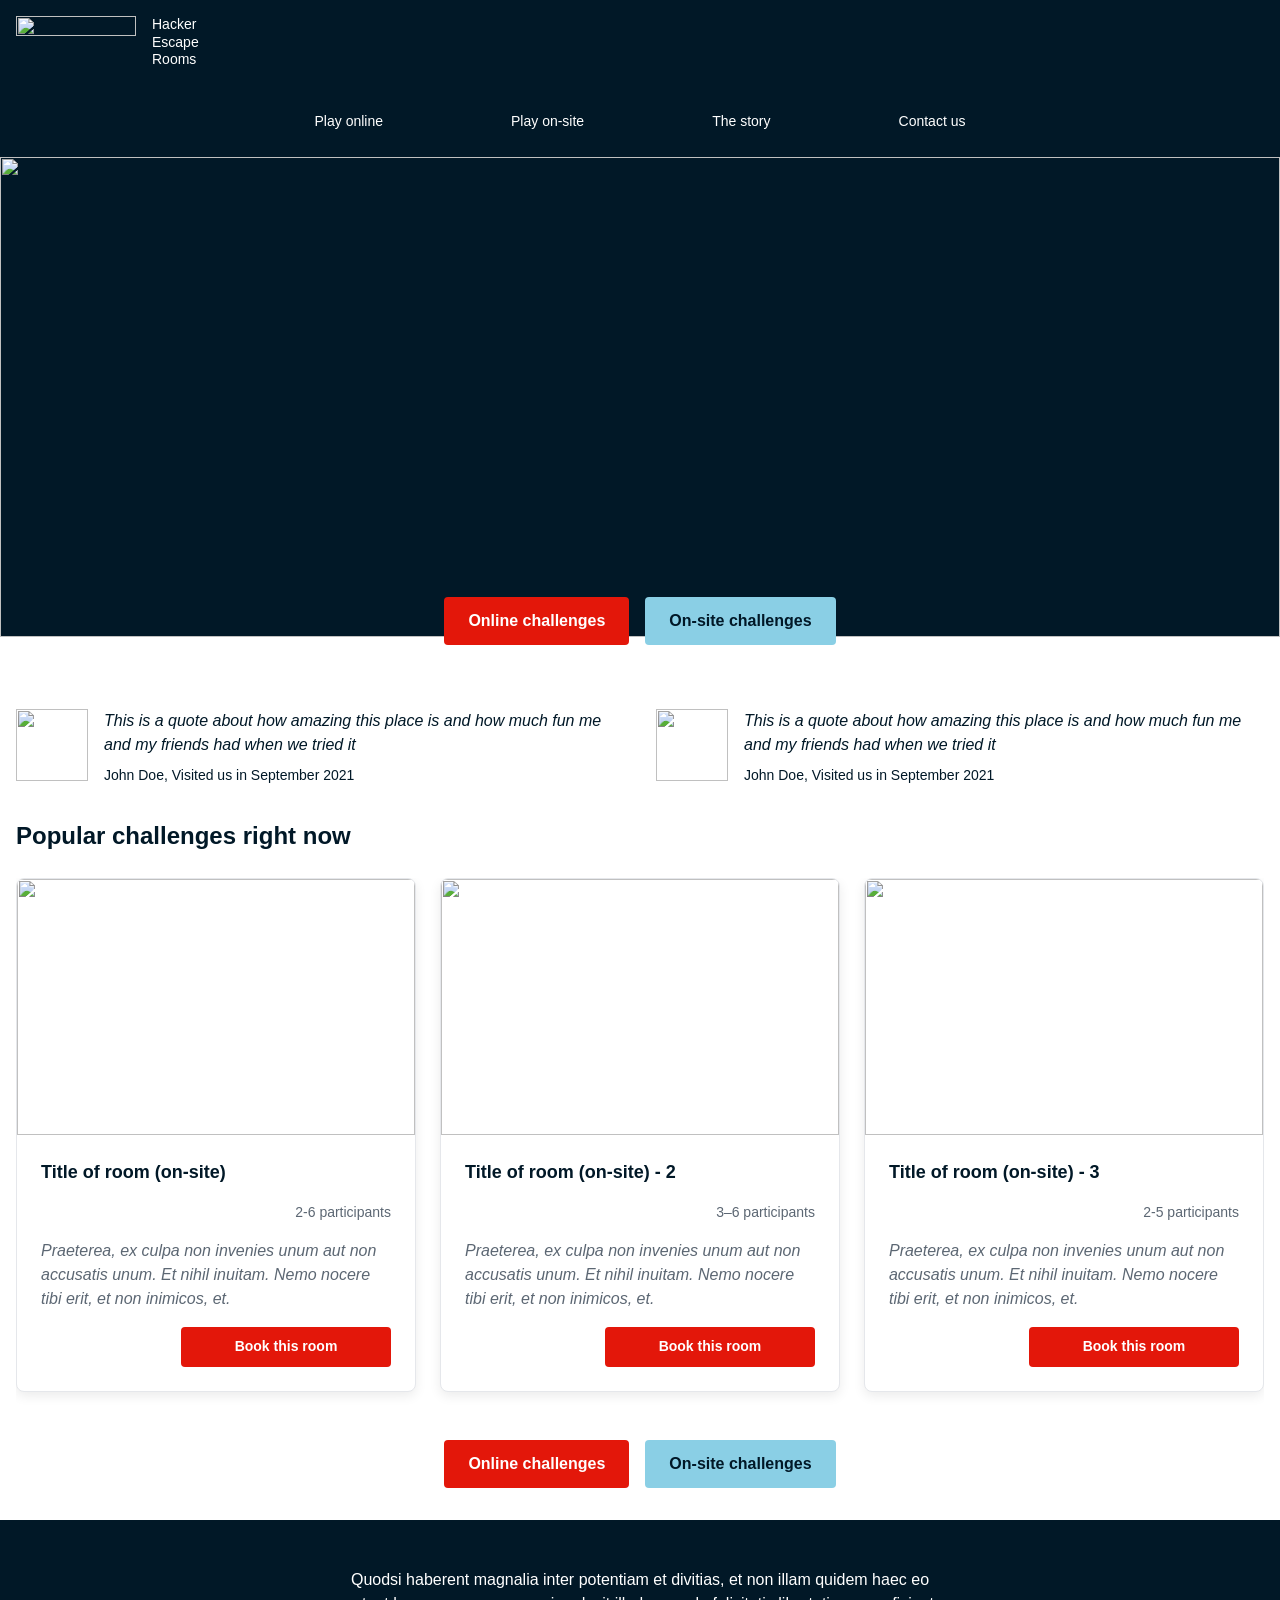
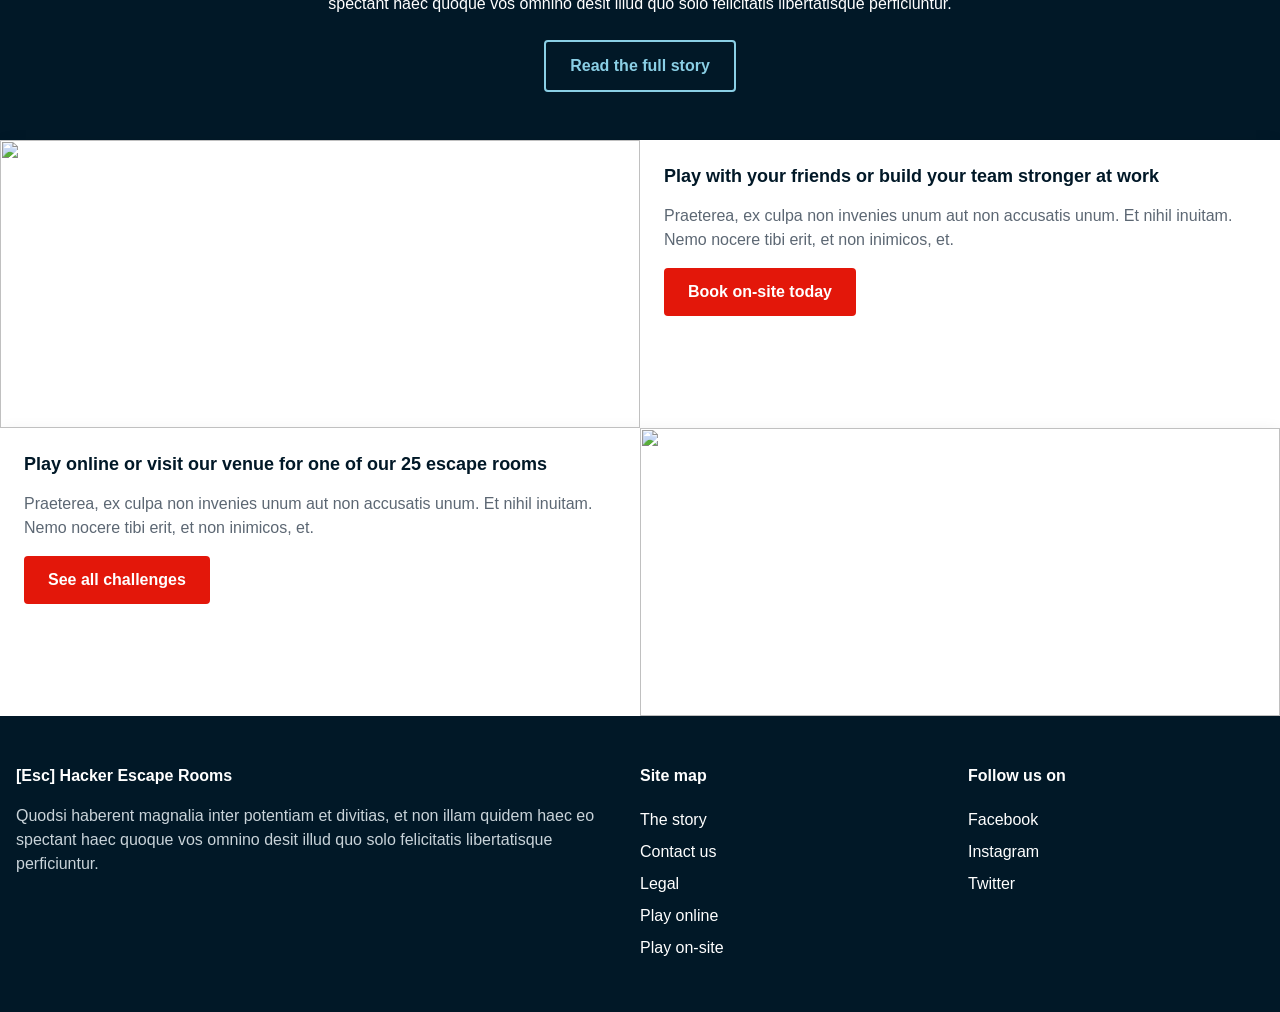
==== index.html @ 7f3c52fa "index" ====
<!DOCTYPE html>
<html lang="en">
<head>
  <meta charset="UTF-8">
  <meta name="viewport" content="width=device-width, initial-scale=1.0">
  <title>Hacker Escape Rooms (ESC)</title>
  <link rel="stylesheet" href="styles.css">
</head>
<body>

  <header class="site-header">
    <nav class="site-nav">
      <a class="site-logo" href="#home">
        <img src="assets/Logo.png" width="120" height="40">
      </a>
        <p class="site-title">Hacker Escape Rooms</p>
    </nav>

    <div class="menu-nav">
        <ul id="nav-menu" class="nav-menu">
        <li><a href="#play">Play online</a></li>
        <li><a href="#play">Play on-site</a></li>
        <li><a href="#story">The story</a></li>
        <li><a href="#contact">Contact us</a></li>
        </ul>
    </div>


    <div class="hero-banner" id="home">
      <img
        class="hero-banner_image"
        src="assets/Header_Img.png"
      >
      <div class="hero-banner_content">
      </div>
    </div>
  </header>

  <main>
    <div class="switcher switcher-hero">
        <button
            class="button button-primary switcher-online"
            type="button"
            data-challenge-type="online"
        >Online challenges</button>

        <button
            class="button button-secondary is-active"
            type="button"
            data-challenge-type="on-site"
        >On-site challenges</button>
        </div>

    <section class="hero-section">
        <blockquote class="review">
        <div class="review_author">
          <img
            class="review_portrait"
            src="assets/Reviewer_portrait.png"
            width="72"
            height="72"
          >
        
          <div class="review_text">
            <p>
              This is a quote about how amazing this place is and how much fun
              me and my friends had when we tried it
            </p>
            <footer>
                <cite>John Doe,
                Visited us in September 2021</cite>
            </footer>
          </div>    
        </div>
      </blockquote>

      <blockquote class="review-2">
        <div class="review_author">
          <img
            class="review_portrait"
            src="assets/Reviewer_portrait.png"
            width="72"
            height="72"
          >

          <div class="review_text">
            <p>
              This is a quote about how amazing this place is and how much fun
              me and my friends had when we tried it
            </p>
            <footer>
                <cite>John Doe,
                Visited us in September 2021</cite>
            </footer>
          </div>          
        </div>
      </blockquote>

      <div class="popular-challenges" id="popular-challenges">
        <h2 id="reviews-title">Popular challenges right now</h2>

        <div class="challenge-slider">
          <article class="challenge-card">
            <img 
              class="challenge-card_image"
              src="assets/Review_img.png"
            >

            <div class="challenge-card_content">
              <h3>Title of room (on-site)</h3>

              <div class="challenge-card_meta">
                <div class="rating" role="img">
                <img class="rating_star" src="assets/Star_full.png">
                <img class="rating_star" src="assets/Star_full.png">
                <img class="rating_star" src="assets/Star_full.png">
                <img class="rating_star" src="assets/Star_full.png">
                <img class="rating_star" src="assets/Star_blank.png">
                </div>

                <span class="participants">2-6 participants</span>
              </div>

              <p class="challenge-card_description">
                Praeterea, ex culpa non invenies unum aut non accusatis unum.
                Et nihil inuitam. Nemo nocere tibi erit, et non inimicos, et.
              </p>

              <a class="button button-primary" href="#book">
                Book this room
              </a>
            </div>
          </article>

          <article class="challenge-card">
            <img
              class="challenge-card_image"
              src="assets/Review_img.png"
            >

            <div class="challenge-card_content">
              <h3>Title of room (on-site) - 2</h3>

              <div class="challenge-card_meta">
                <div class="rating" role="img">
                <img class="rating_star" src="assets/Star_full.png">
                <img class="rating_star" src="assets/Star_full.png">
                <img class="rating_star" src="assets/Star_full.png">
                <img class="rating_star" src="assets/Star_full.png">
                <img class="rating_star" src="assets/Star_blank.png">
                </div>

                <span class="participants">3–6 participants</span>
              </div>

              <p class="challenge-card_description">
                Praeterea, ex culpa non invenies unum aut non accusatis unum.
                Et nihil inuitam. Nemo nocere tibi erit, et non inimicos, et.
              </p>

              <a class="button button-primary" href="#book">
                Book this room
              </a>
            </div>
          </article>

          <article class="challenge-card">
            <img
              class="challenge-card_image"
              src="assets/Review_img.png"
            >

            <div class="challenge-card_content">
              <h3>Title of room (on-site) - 3</h3>

              <div class="challenge-card_meta">
                <div class="rating" role="img">
                <img class="rating_star" src="assets/Star_full.png">
                <img class="rating_star" src="assets/Star_full.png">
                <img class="rating_star" src="assets/Star_full.png">
                <img class="rating_star" src="assets/Star_full.png">
                <img class="rating_star" src="assets/Star_blank.png">
                </div>

                <span class="participants">2-5 participants</span>
              </div>

              <p class="challenge-card_description">
                Praeterea, ex culpa non invenies unum aut non accusatis unum.
                Et nihil inuitam. Nemo nocere tibi erit, et non inimicos, et.
              </p>

              <a class="button button-primary" href="#book">
                Book this room
              </a>
            </div>
          </article>
        </div>

        <div class="switcher switcher-bottom">
            <button
            class="button button-primary switcher-online"
            type="button"
            data-challenge-type="online"
        >Online challenges</button>

        <button
            class="button button-secondary is-active"
            type="button"
            data-challenge-type="on-site"
        >On-site challenges</button>
        </div>
      </div>
    </section>

    <section class="call-to-action">
      <p>
        Quodsi haberent magnalia inter potentiam et divitias, et non illam
        quidem haec eo spectant haec quoque vos omnino desit illud quo solo
        felicitatis libertatisque perficiuntur.
      </p>

      <a class="button button-outline" href="#story">
        Read the full story
      </a>
    </section>

      <article class="info-card info-card-image-left">
        <img
          class="info-card_image"
          src="assets/Left_Img.png"
        >

        <div class="info-card_content">
          <h3>Play with your friends or build your team stronger at work</h3>

          <p>
            Praeterea, ex culpa non invenies unum aut non accusatis unum.
            Et nihil inuitam. Nemo nocere tibi erit, et non inimicos, et.
          </p>

          <a class="button button-primary" href="#contact">
            Book on-site today
          </a>
        </div>
      </article>

      <article class="info-card info-card-image-right">
        <img
          class="info-card_image"
          src="assets/Right_Img.png"
        >

        <div class="info-card_content">
          <h3>Play online or visit our venue for one of our 25 escape rooms</h3>

          <p>
            Praeterea, ex culpa non invenies unum aut non accusatis unum.
            Et nihil inuitam. Nemo nocere tibi erit, et non inimicos, et.
          </p>

          <a class="button button-primary" href="#contact">
            See all challenges
          </a>
        </div>
      </article>

  </main>

  <footer class="site-footer" id="contact">
    <div class="footer-column">
      <h2>[Esc] Hacker Escape Rooms</h2>
      <p>
        Quodsi haberent magnalia inter potentiam et divitias, et non illam
        quidem haec eo spectant haec quoque vos omnino desit illud quo solo
        felicitatis libertatisque perficiuntur.
      </p>
    </div>

    <div class="footer-column">
      <h2>Site map</h2>
      <nav aria-label="Footer navigation">
        <ul>
            <li><a href="#story">The story</a></li>
            <li><a href="#contact">Contact us</a></li>
            <li><a href="#legal">Legal</a></li>
            <li class="footer-gap"><a href="#play">Play online</a></li>
            <li><a href="#book">Play on-site</a></li>
        </ul>
      </nav>
    </div>

    <div class="footer-column">
      <h2>Follow us on</h2>
      <ul>
        <li><a href="#" rel="noopener">Facebook</a></li>
        <li><a href="#" rel="noopener">Instagram</a></li>
        <li><a href="#" rel="noopener">Twitter</a></li>
      </ul>
    </div>
  </footer>

</body>
</html>
---- styles.css ----
:root {
--color-dark: #011827;
--color-red: #e3170a;
--color-light-blue: #8acfe5;
--color-white: #ffffff;
--color-blue: #36769d;
--color-text: #011827;
--color-muted-text: #5c6773;

--font-main: "Roboto", Arial, Helvetica, sans-serif;

--radius-small: 4px;
--radius-medium: 8px;

--spacing-xs: 0.5rem;
--spacing-sm: 1rem;
--spacing-md: 1.5rem;
--spacing-lg: 2rem;
--spacing-xl: 3rem;

--container-width: 75rem;
--container-padding: 1rem;
}

*,
*::before,
*::after {
  box-sizing: border-box;
}

* {
  margin: 0;
  padding: 0;
}

html {
    scroll-behavior: smooth;
}

.hero-banner_content,
.hero-section,
.call-to-action,
.site-footer {
  padding-inline: var(--container-padding);
}

body {
    font-family: var(--font-main);
    font-size: 1rem;
    line-height: 1.5;
    color: var(--color-text);
    background-color: var(--color-white);
}

img {
  display: block;
  max-width: 100%;
  height: auto;
}

a {
  color: inherit;
  text-decoration: none;
}

ul {
  list-style: none;
}

button {
  font: inherit;
  cursor: pointer;
  border: none;
  background: none;
}

.container {
  width: 100%;
  max-width: var(--container-width);
  margin-inline: auto;
  padding-inline: var(--container-padding);
}

.visually-hidden {
  position: absolute;
  width: 1px;
  height: 1px;
  padding: 0;
  margin: -1px;
  overflow: hidden;
  clip: rect(0, 0, 0, 0);
  white-space: nowrap;
  border: 0;
}

.button {
  display: inline-block;
  padding: 0.75rem 1.5rem;
  border-radius: var(--radius-small);
  font-family: var(--font-main);
  font-weight: 400;
  text-align: center;
  transition:
    background-color 0.2s ease,
    color 0.2s ease,
    border-color 0.2s ease;
}

.button-primary {
  background-color: var(--color-red);
  color: var(--color-white);
  font-weight: bold;
}

.button-secondary {
  background-color: var(--color-light-blue);
  font-weight: 700;
  color: var(--color-dark);
}

.button-outline {
  background-color: transparent;
  border: 2px solid var(--color-light-blue);
  font-weight: 700;
  color: var(--color-light-blue);
}

.review {
  flex: 1 1 100%;
  margin-bottom: var(--spacing-xl);
}

.review-2 {
  display: none;
}


.site-header {
    background-color: var(--color-dark);
    color: var(--color-white);
}

.site-nav {
    display: flex;
    align-items: left;
    gap: var(--spacing-sm);
    padding: var(--spacing-sm) var(--container-padding);
    justify-content: left;
}

.site-logo img {
    width: 7.5rem;
    height: auto;
}

.site-title {
    color: var(--color-white);
    font-size: 0.875rem;
    line-height: 1.25;
    text-align: left;
    width: 50px;
}

.nav-menu,
.menu-nav {
    display: none;
}

.hero-banner {
    position: relative;
    min-height: 18rem;
    display: flex;
    align-items: flex-end;
}

.hero-banner_image {
    position: absolute;
    inset: 0;
    width: 100%;
    height: 100%;
    object-fit: cover;
    object-position: center;
}

.hero-banner_content {
    position: relative;
    z-index: 1;
    width: 100%;
    padding: var(--spacing-lg) var(--container-padding);
}

.hero-banner_content h1 {
    font-size: 1.75rem;
    line-height: 1.2;
    margin-bottom: var(--spacing-xs);
}

.hero-banner_content p {
    max-width: 34rem;
    color: var(--color-white);
}

.hero-section {
    padding-block: var(--spacing-lg);
    background-color: var(--color-white);
    flex-direction: row;
    display: flex;
    flex-wrap: wrap;
    gap: 2rem;
    align-items: stretch;
}

.switcher {
    display: flex;
    flex-direction: column;
    align-items: center;
    gap: var(--spacing-sm);
    margin-top: 10px;
    text-align: center;
}

.switcher-online {
  background-color: transparent;
  color: var(--color-blue);
  font-weight: 700;
  font-size: 0.875rem;
  text-decoration: underline;
  padding: 0.25rem;
}

.switcher .button-secondary {
  order: -1;
}

.switcher-hero {
  margin-top: var(--spacing-lg);
  margin-bottom: var(--spacing-lg);
}

.switcher-bottom {
  margin-top: var(--spacing-lg);
  margin-bottom: var(--spacing-lg);
}

.review_author {
    display: flex;
    align-items: flex-start;
    gap: var(--spacing-sm);
}

.review_portrait {
    width: 4.5rem;
    flex: 0 0 auto;
    height: 4.5rem;
    object-fit: cover;
}

.review_text p {
    font-style: italic;
    margin-bottom: var(--spacing-xs);
}

.review_text footer {
    font-size: 0.875rem;
    color: var(--color-text);
}

.review_text cite {
    font-style: normal;
}

.popular-challenges {
  min-width: 0;
  width: 100%;
}

.popular-challenges h2 {
    font-size: 1.5rem;
    margin-bottom: var(--spacing-md);
}

.challenge-slider {
  display: flex;
  gap: var(--spacing-md);
  width: 100%;
  overflow-x: auto;
  scroll-snap-type: x mandatory;
  padding-bottom: var(--spacing-sm);
  -webkit-overflow-scrolling: touch;
}
.rating {
    display: flex;
    gap: 0.25rem;
}

.rating_star {
    width: 1rem;
    height: 1rem;
    object-fit: contain;
}

.challenge-slider {
  display: flex;
  gap: var(--spacing-md);
  width: 100%;
  overflow-x: auto;
  scroll-snap-type: x mandatory;
  padding-bottom: var(--spacing-sm);
  -webkit-overflow-scrolling: touch;
}

.challenge-card {
    flex: 0 0 85%;
    scroll-snap-align: start;
    overflow: hidden;
    border: 1px solid #e5e7eb;
    border-radius: var(--radius-medium);
    background-color: var(--color-white);
    box-shadow: 0 0.25rem 0.75rem rgba(0, 0, 0, 0.08);
}

.challenge-card_image {
    width: 100%;
    height: 12rem;
    object-fit: cover;
}

.challenge-card_content {
    display: flex;
    flex-direction: column;
    gap: var(--spacing-sm);
    padding: var(--spacing-md);
}

.challenge-card_content h3 {
    font-size: 1.125rem;
}

.challenge-card_content .button-primary {
    align-self: flex-end;
    width: 60%;
    padding: 0.6rem 1rem;
    font-size: 0.875rem;
}
.challenge-card_meta {
    display: flex;
    align-items: center;
    justify-content: space-between;
    gap: var(--spacing-sm);
}

.rating {
    display: flex;
    gap: 0.2rem;
}

.participants {
    font-size: 0.875rem;
    color: var(--color-muted-text);
    white-space: nowrap;
}

.challenge-card_description {
    font-style: italic;
    color: var(--color-muted-text);
}

.call-to-action {
    display: flex;
    flex-direction: column;
    align-items: center;
    gap: var(--spacing-md);
    padding: var(--spacing-xl) var(--container-padding);
    background-color: var(--color-dark);
    color: var(--color-white);
    text-align: center;
}

.call-to-action p {
    max-width: 40rem;
}

.info-card {
  display: grid;
  grid-template-columns: 1fr;
  overflow: hidden;
  background-color: var(--color-white);
  box-shadow: 0 0.25rem 1rem rgba(0, 0, 0, 0.08);
}

.info-card_image {
  width: 100%;
  height: 14rem;
  object-fit: cover;
}

.info-card_content {
  display: flex;
  flex-direction: column;
  align-items: flex-start;
  gap: var(--spacing-sm);
  padding: var(--spacing-md);
}

.info-card_content h3 {
  font-size: 1.125rem;
  line-height: 1.35;
}

.info-card_content p {
  color: var(--color-muted-text);
}

.site-footer {
    display: grid;
    gap: var(--spacing-lg);
    padding: var(--spacing-xl) var(--container-padding);
    background-color: var(--color-dark);
    color: var(--color-white);
}

.footer-column h2 {
    font-size: 1rem;
    margin-bottom: var(--spacing-sm);
}

.footer-column p {
    color: #c9d3d9;
}

.footer-column a {
    display: inline-block;
    padding-block: 0.25rem;
    color: var(--color-white);
}
.hero-banner_content h1 {
    font-size: 3rem;
}
.challenge-card_image {
    height: 16rem;
}

.info-card_image {
    height: 18rem;
}

@media (min-width: 64rem) {
.menu-nav {
    display: block;
    background-color: var(--color-dark);
    padding: var(--spacing-md) var(--container-padding);
}

.nav-menu {
    display: flex;
    align-items: center;
    gap: 8rem;
    justify-content: center;
    max-width: var(--container-width);
    margin-inline: auto;
}

.nav-menu a {
    color: var(--color-white);
    font-size: 0.875rem;
}

.nav-menu a:hover,
.nav-menu a:focus-visible {
    color: var(--color-light-blue);
  }

.hero-banner {
    min-height: 30rem;
  }

.hero-banner_content h1 {
    font-size: 3rem;
}

.review,
.review-2 {
    display: block;
    flex: 1 1 0;
    min-width: 0;
    margin-bottom: 0;
}

.hero-section {
    flex-direction: row;
    flex-wrap: wrap;
    align-items: flex-start;
}
.challenge-card {
    flex: 0 0 calc((100% - 2 * var(--spacing-md)) / 3);
}

.challenge-card_image {
    height: 16rem;
}

.info-card {
    grid-template-columns: 1fr 1fr;
    align-items: stretch;
}

.info-card_image {
    height: 100%;
    min-height: 18rem;
}

.info-card-image-left .info-card_image {
  grid-column: 1;
  grid-row: 1;
}

.info-card-image-left .info-card_content {
  grid-column: 2;
  grid-row: 1;
}

.info-card-image-right .info-card_content {
    grid-column: 1;
    grid-row: 1;
}

.info-card-image-right .info-card_image {
    grid-column: 2;
    grid-row: 1;
}

.switcher {
    flex-direction: row;
    justify-content: center;
    align-items: center;
    gap: var(--spacing-sm);
}
.switcher .button-secondary {
    order: 0;
}

.switcher-hero {
    flex-direction: row;
    justify-content: center;
    margin-top: -2.5rem;
    margin-bottom: var(--spacing-lg);
    position: relative;
    z-index: 2;
  }

.switcher-hero .button-secondary {
    order: 0;
}

.switcher-bottom {
    flex-direction: row;
    justify-content: center;
    margin-top: var(--spacing-lg);
    margin-bottom: 0;
}

.switcher-bottom .button-secondary {
    order: 0;
  }

.switcher-online {
    order: -1;
    background-color: var(--color-red);
    color: var(--color-white);
    font-weight: bold;
    font-size: 1rem;
    text-decoration: none;
    padding: 0.75rem 1.5rem;
    border-radius: var(--radius-small);
}
.site-footer {
    grid-template-columns: 2fr 1fr 1fr;
    align-items: start;
}
}
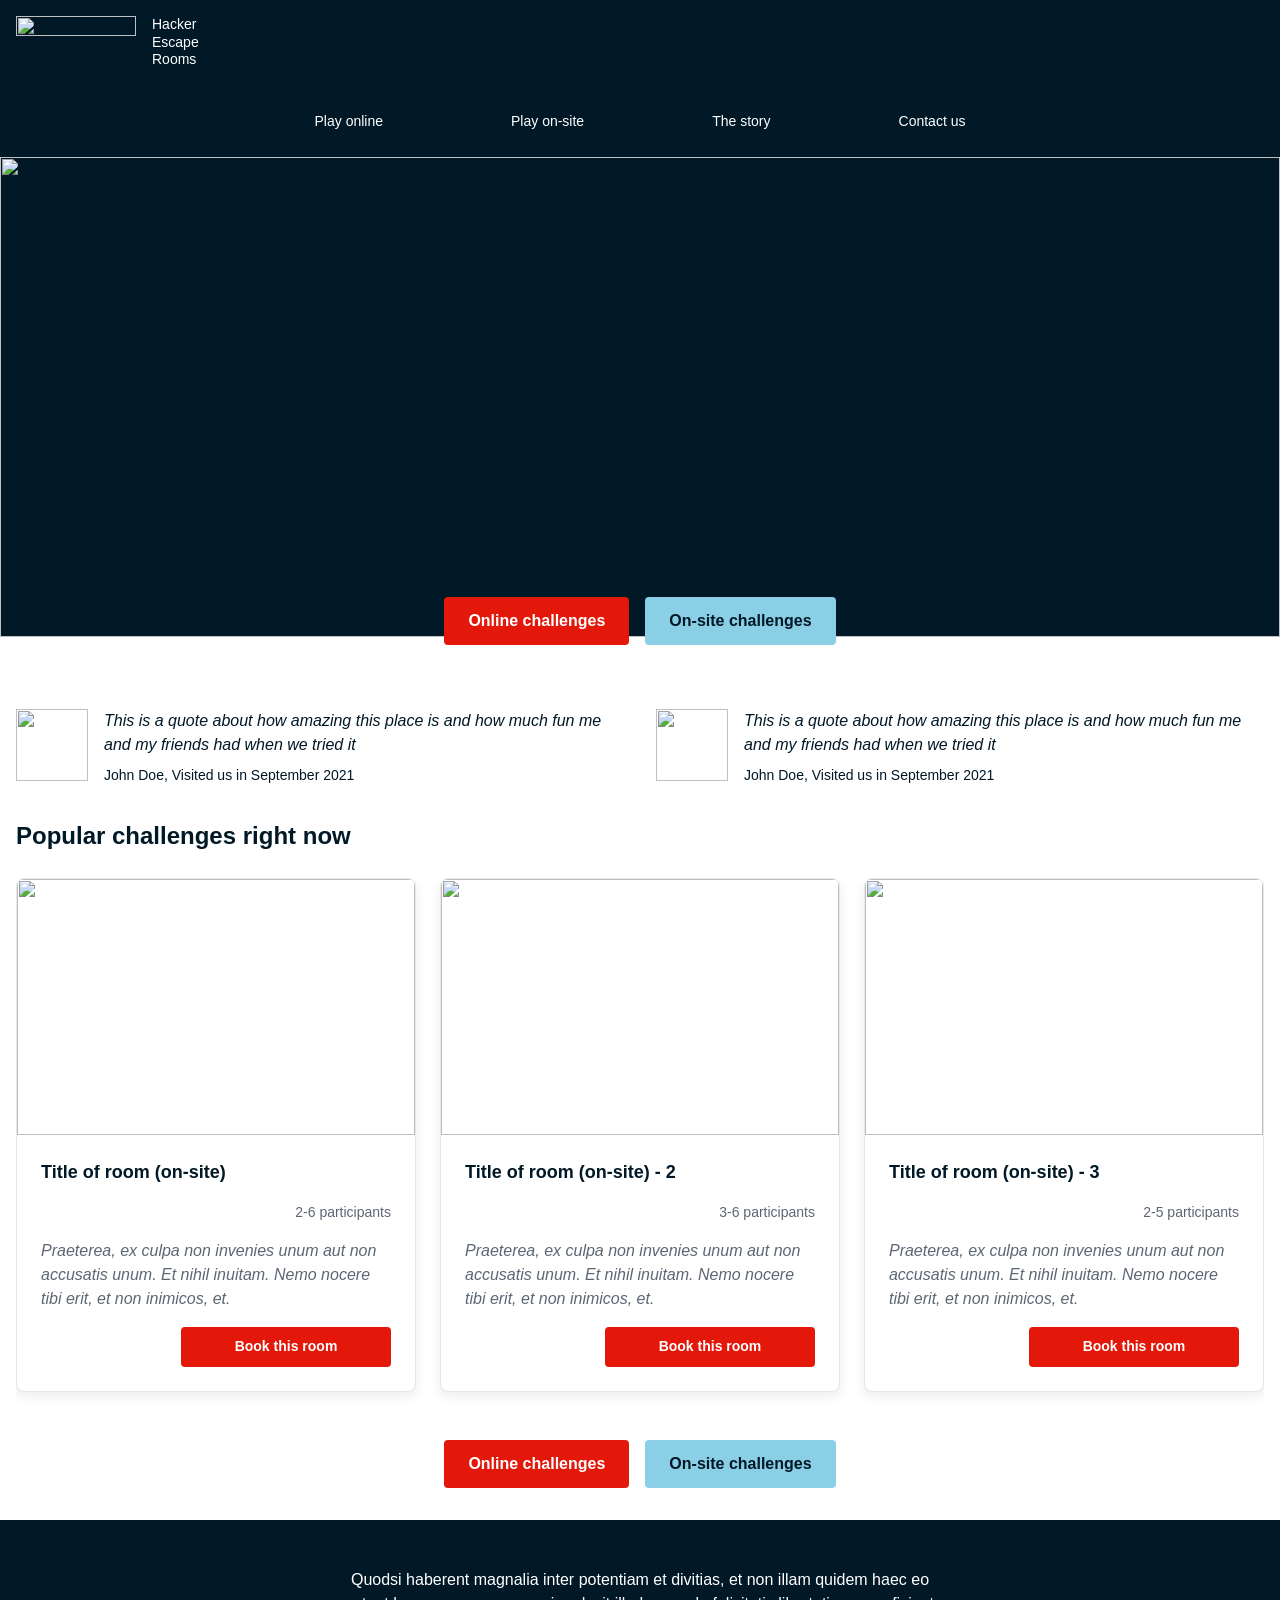
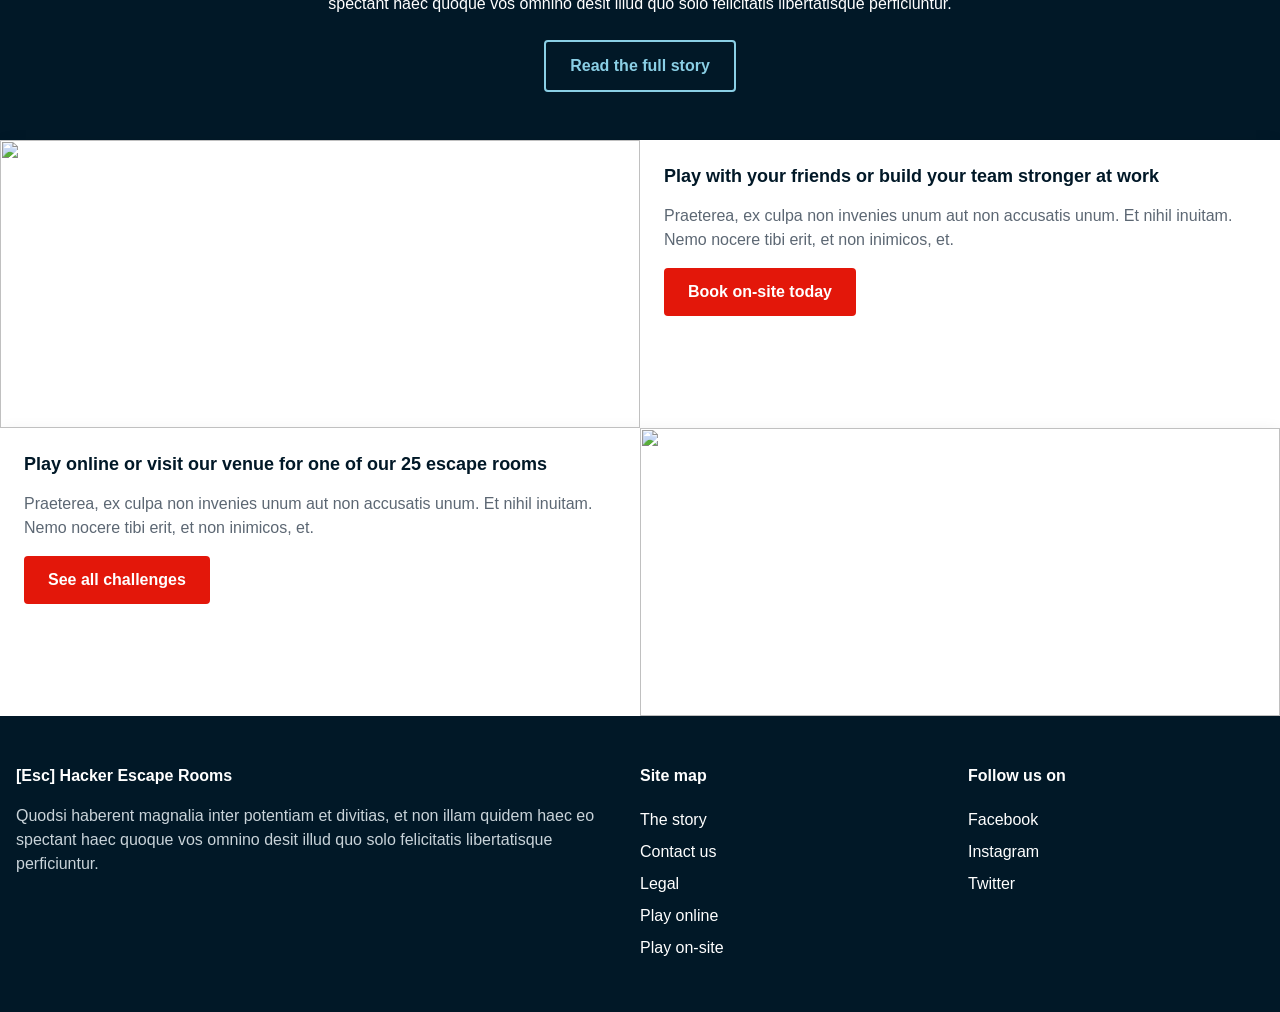
==== commit 5eeaf6de: "png" ====
--- a/index.html
+++ b/index.html
@@ -11,7 +11,7 @@
   <header class="site-header">
     <nav class="site-nav">
       <a class="site-logo" href="#home">
-        <img src="assets/Logo.png" width="120" height="40">
+        <img src="assets/logo.png" width="120" height="40">
       </a>
         <p class="site-title">Hacker Escape Rooms</p>
     </nav>
@@ -29,7 +29,7 @@
     <div class="hero-banner" id="home">
       <img
         class="hero-banner_image"
-        src="assets/Header_Img.png"
+        src="assets/header_img.png"
       >
       <div class="hero-banner_content">
       </div>
@@ -56,7 +56,7 @@
         <div class="review_author">
           <img
             class="review_portrait"
-            src="assets/Reviewer_portrait.png"
+            src="assets/reviewer_portrait.png"
             width="72"
             height="72"
           >
@@ -78,7 +78,7 @@
         <div class="review_author">
           <img
             class="review_portrait"
-            src="assets/Reviewer_portrait.png"
+            src="assets/reviewer_portrait.png"
             width="72"
             height="72"
           >
@@ -103,7 +103,7 @@
           <article class="challenge-card">
             <img 
               class="challenge-card_image"
-              src="assets/Review_img.png"
+              src="assets/review_img.png"
             >
 
             <div class="challenge-card_content">
@@ -111,11 +111,11 @@
 
               <div class="challenge-card_meta">
                 <div class="rating" role="img">
-                <img class="rating_star" src="assets/Star_full.png">
-                <img class="rating_star" src="assets/Star_full.png">
-                <img class="rating_star" src="assets/Star_full.png">
-                <img class="rating_star" src="assets/Star_full.png">
-                <img class="rating_star" src="assets/Star_blank.png">
+                <img class="rating_star" src="assets/star_full.png">
+                <img class="rating_star" src="assets/star_full.png">
+                <img class="rating_star" src="assets/star_full.png">
+                <img class="rating_star" src="assets/star_full.png">
+                <img class="rating_star" src="assets/star_blank.png">
                 </div>
 
                 <span class="participants">2-6 participants</span>
@@ -135,7 +135,7 @@
           <article class="challenge-card">
             <img
               class="challenge-card_image"
-              src="assets/Review_img.png"
+              src="assets/review_img.png"
             >
 
             <div class="challenge-card_content">
@@ -143,14 +143,14 @@
 
               <div class="challenge-card_meta">
                 <div class="rating" role="img">
-                <img class="rating_star" src="assets/Star_full.png">
-                <img class="rating_star" src="assets/Star_full.png">
-                <img class="rating_star" src="assets/Star_full.png">
-                <img class="rating_star" src="assets/Star_full.png">
-                <img class="rating_star" src="assets/Star_blank.png">
+                <img class="rating_star" src="assets/star_full.png">
+                <img class="rating_star" src="assets/star_full.png">
+                <img class="rating_star" src="assets/star_full.png">
+                <img class="rating_star" src="assets/star_full.png">
+                <img class="rating_star" src="assets/star_blank.png">
                 </div>
 
-                <span class="participants">3–6 participants</span>
+                <span class="participants">3-6 participants</span>
               </div>
 
               <p class="challenge-card_description">
@@ -167,7 +167,7 @@
           <article class="challenge-card">
             <img
               class="challenge-card_image"
-              src="assets/Review_img.png"
+              src="assets/review_img.png"
             >
 
             <div class="challenge-card_content">
@@ -175,11 +175,11 @@
 
               <div class="challenge-card_meta">
                 <div class="rating" role="img">
-                <img class="rating_star" src="assets/Star_full.png">
-                <img class="rating_star" src="assets/Star_full.png">
-                <img class="rating_star" src="assets/Star_full.png">
-                <img class="rating_star" src="assets/Star_full.png">
-                <img class="rating_star" src="assets/Star_blank.png">
+                <img class="rating_star" src="assets/star_full.png">
+                <img class="rating_star" src="assets/star_full.png">
+                <img class="rating_star" src="assets/star_full.png">
+                <img class="rating_star" src="assets/star_full.png">
+                <img class="rating_star" src="assets/star_blank.png">
                 </div>
 
                 <span class="participants">2-5 participants</span>
@@ -228,7 +228,7 @@
       <article class="info-card info-card-image-left">
         <img
           class="info-card_image"
-          src="assets/Left_Img.png"
+          src="assets/left_img.png"
         >
 
         <div class="info-card_content">
@@ -248,7 +248,7 @@
       <article class="info-card info-card-image-right">
         <img
           class="info-card_image"
-          src="assets/Right_Img.png"
+          src="assets/right_img.png"
         >
 
         <div class="info-card_content">
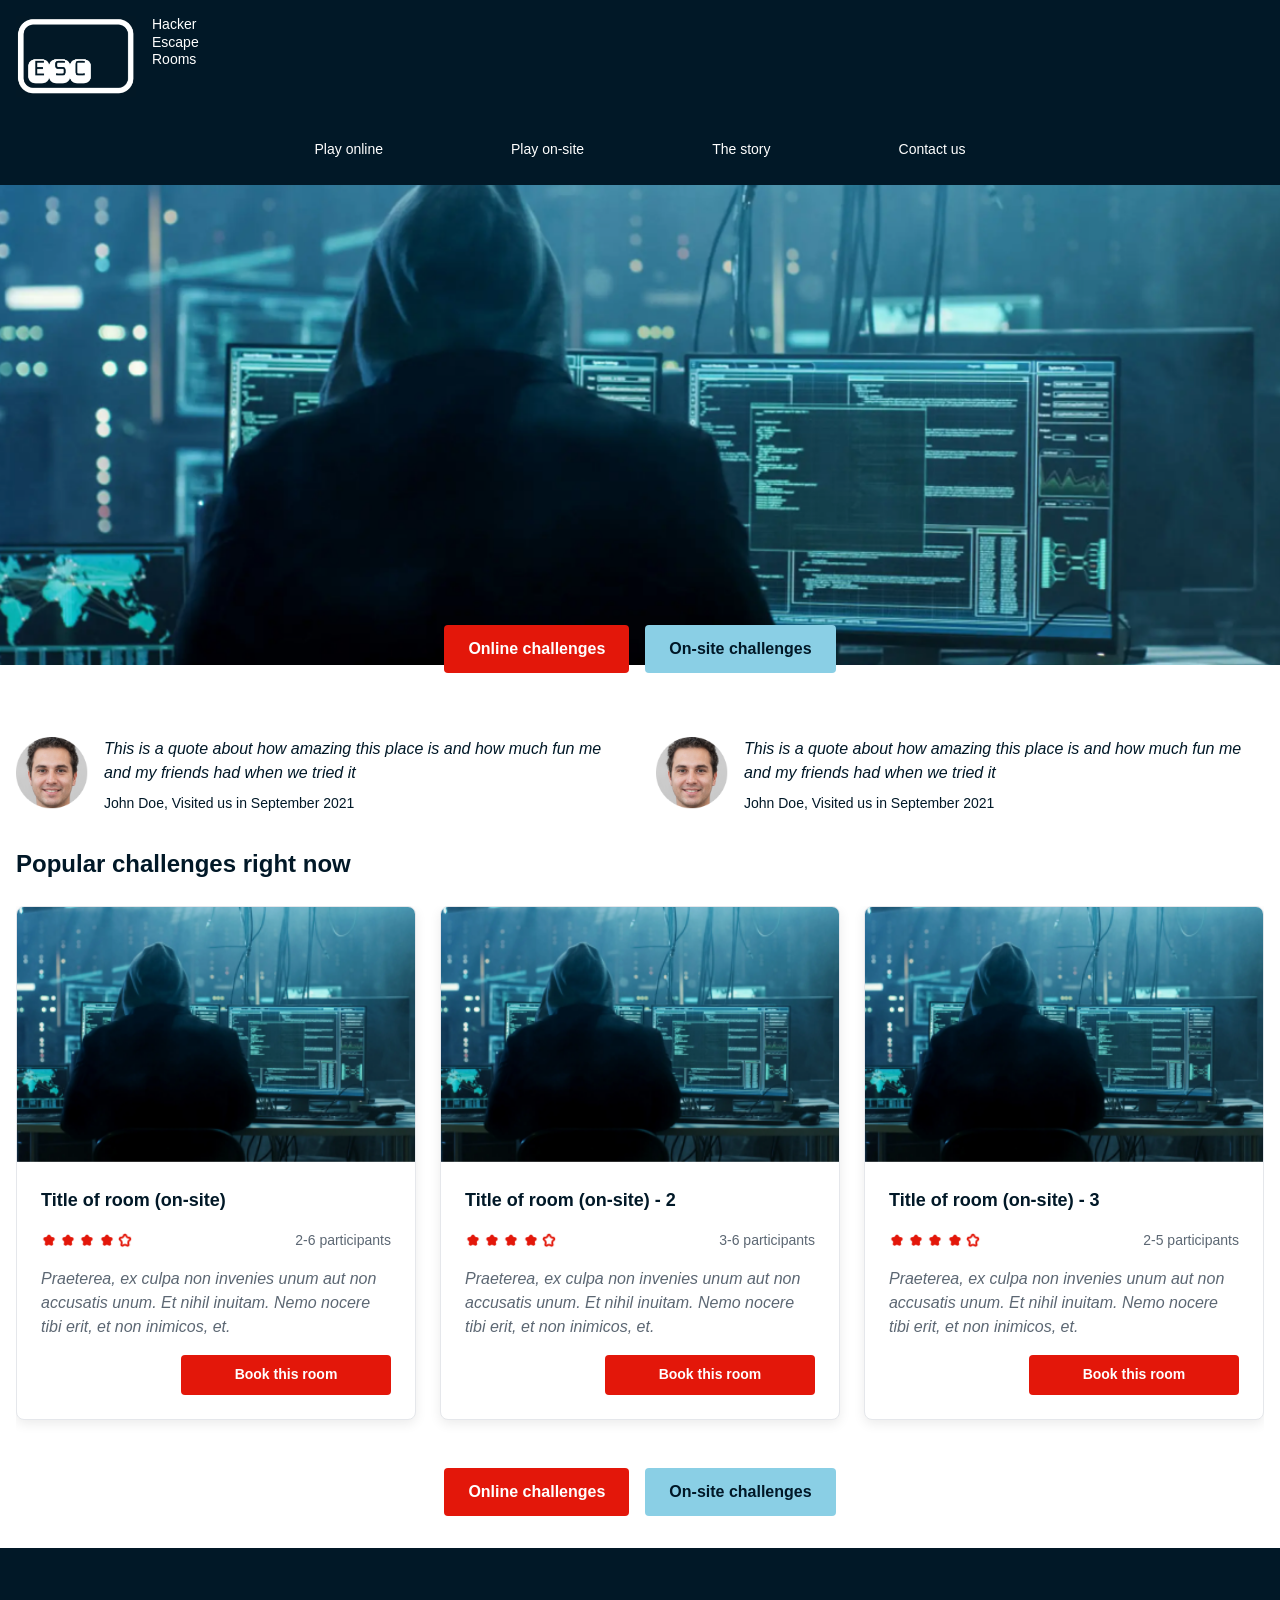
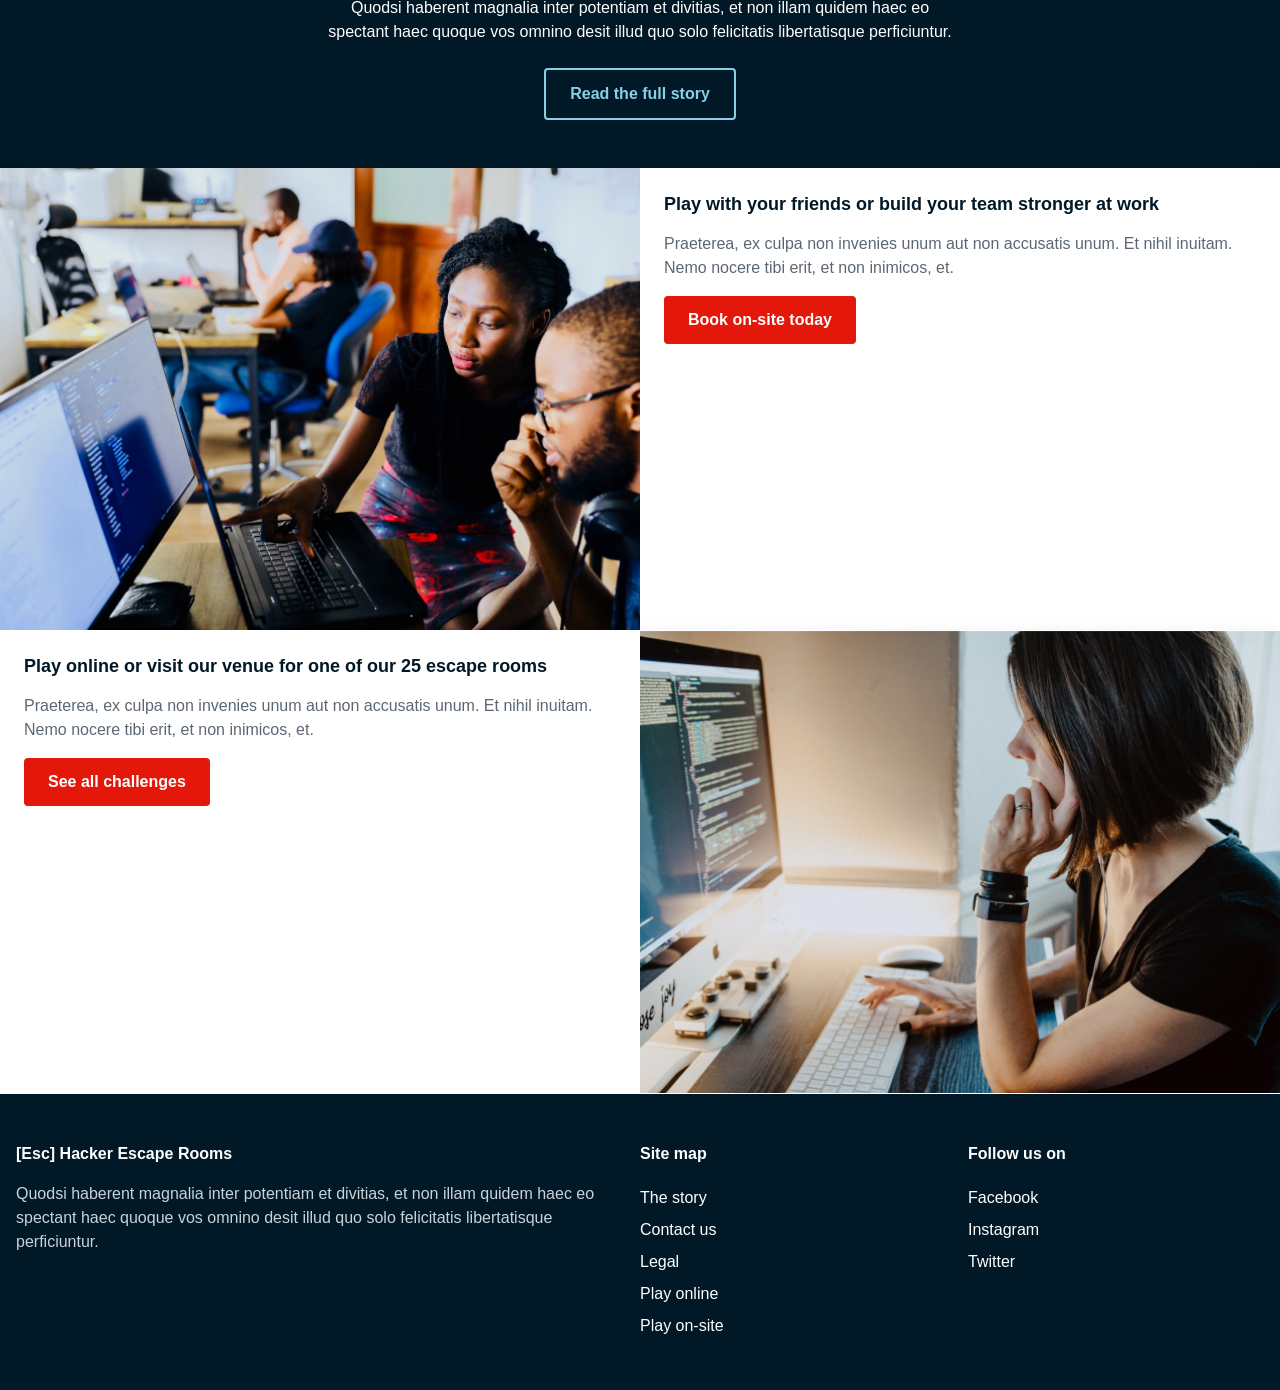
==== commit 60db9bc0: "_" ====
--- a/index.html
+++ b/index.html
@@ -29,7 +29,7 @@
     <div class="hero-banner" id="home">
       <img
         class="hero-banner_image"
-        src="assets/header_img.png"
+        src="assets/header-img.png"
       >
       <div class="hero-banner_content">
       </div>
@@ -56,7 +56,7 @@
         <div class="review_author">
           <img
             class="review_portrait"
-            src="assets/reviewer_portrait.png"
+            src="assets/reviewer-portrait.png"
             width="72"
             height="72"
           >
@@ -78,7 +78,7 @@
         <div class="review_author">
           <img
             class="review_portrait"
-            src="assets/reviewer_portrait.png"
+            src="assets/reviewer-portrait.png"
             width="72"
             height="72"
           >
@@ -103,7 +103,7 @@
           <article class="challenge-card">
             <img 
               class="challenge-card_image"
-              src="assets/review_img.png"
+              src="assets/review-img.png"
             >
 
             <div class="challenge-card_content">
@@ -111,11 +111,11 @@
 
               <div class="challenge-card_meta">
                 <div class="rating" role="img">
-                <img class="rating_star" src="assets/star_full.png">
-                <img class="rating_star" src="assets/star_full.png">
-                <img class="rating_star" src="assets/star_full.png">
-                <img class="rating_star" src="assets/star_full.png">
-                <img class="rating_star" src="assets/star_blank.png">
+                <img class="rating_star" src="assets/star-full.png">
+                <img class="rating_star" src="assets/star-full.png">
+                <img class="rating_star" src="assets/star-full.png">
+                <img class="rating_star" src="assets/star-full.png">
+                <img class="rating_star" src="assets/star-blank.png">
                 </div>
 
                 <span class="participants">2-6 participants</span>
@@ -135,7 +135,7 @@
           <article class="challenge-card">
             <img
               class="challenge-card_image"
-              src="assets/review_img.png"
+              src="assets/review-img.png"
             >
 
             <div class="challenge-card_content">
@@ -143,11 +143,11 @@
 
               <div class="challenge-card_meta">
                 <div class="rating" role="img">
-                <img class="rating_star" src="assets/star_full.png">
-                <img class="rating_star" src="assets/star_full.png">
-                <img class="rating_star" src="assets/star_full.png">
-                <img class="rating_star" src="assets/star_full.png">
-                <img class="rating_star" src="assets/star_blank.png">
+                <img class="rating_star" src="assets/star-full.png">
+                <img class="rating_star" src="assets/star-full.png">
+                <img class="rating_star" src="assets/star-full.png">
+                <img class="rating_star" src="assets/star-full.png">
+                <img class="rating_star" src="assets/star-blank.png">
                 </div>
 
                 <span class="participants">3-6 participants</span>
@@ -167,7 +167,7 @@
           <article class="challenge-card">
             <img
               class="challenge-card_image"
-              src="assets/review_img.png"
+              src="assets/review-img.png"
             >
 
             <div class="challenge-card_content">
@@ -175,11 +175,11 @@
 
               <div class="challenge-card_meta">
                 <div class="rating" role="img">
-                <img class="rating_star" src="assets/star_full.png">
-                <img class="rating_star" src="assets/star_full.png">
-                <img class="rating_star" src="assets/star_full.png">
-                <img class="rating_star" src="assets/star_full.png">
-                <img class="rating_star" src="assets/star_blank.png">
+                <img class="rating_star" src="assets/star-full.png">
+                <img class="rating_star" src="assets/star-full.png">
+                <img class="rating_star" src="assets/star-full.png">
+                <img class="rating_star" src="assets/star-full.png">
+                <img class="rating_star" src="assets/star-blank.png">
                 </div>
 
                 <span class="participants">2-5 participants</span>
@@ -228,7 +228,7 @@
       <article class="info-card info-card-image-left">
         <img
           class="info-card_image"
-          src="assets/left_img.png"
+          src="assets/left-img.png"
         >
 
         <div class="info-card_content">
@@ -248,7 +248,7 @@
       <article class="info-card info-card-image-right">
         <img
           class="info-card_image"
-          src="assets/right_img.png"
+          src="assets/right-img.png"
         >
 
         <div class="info-card_content">
